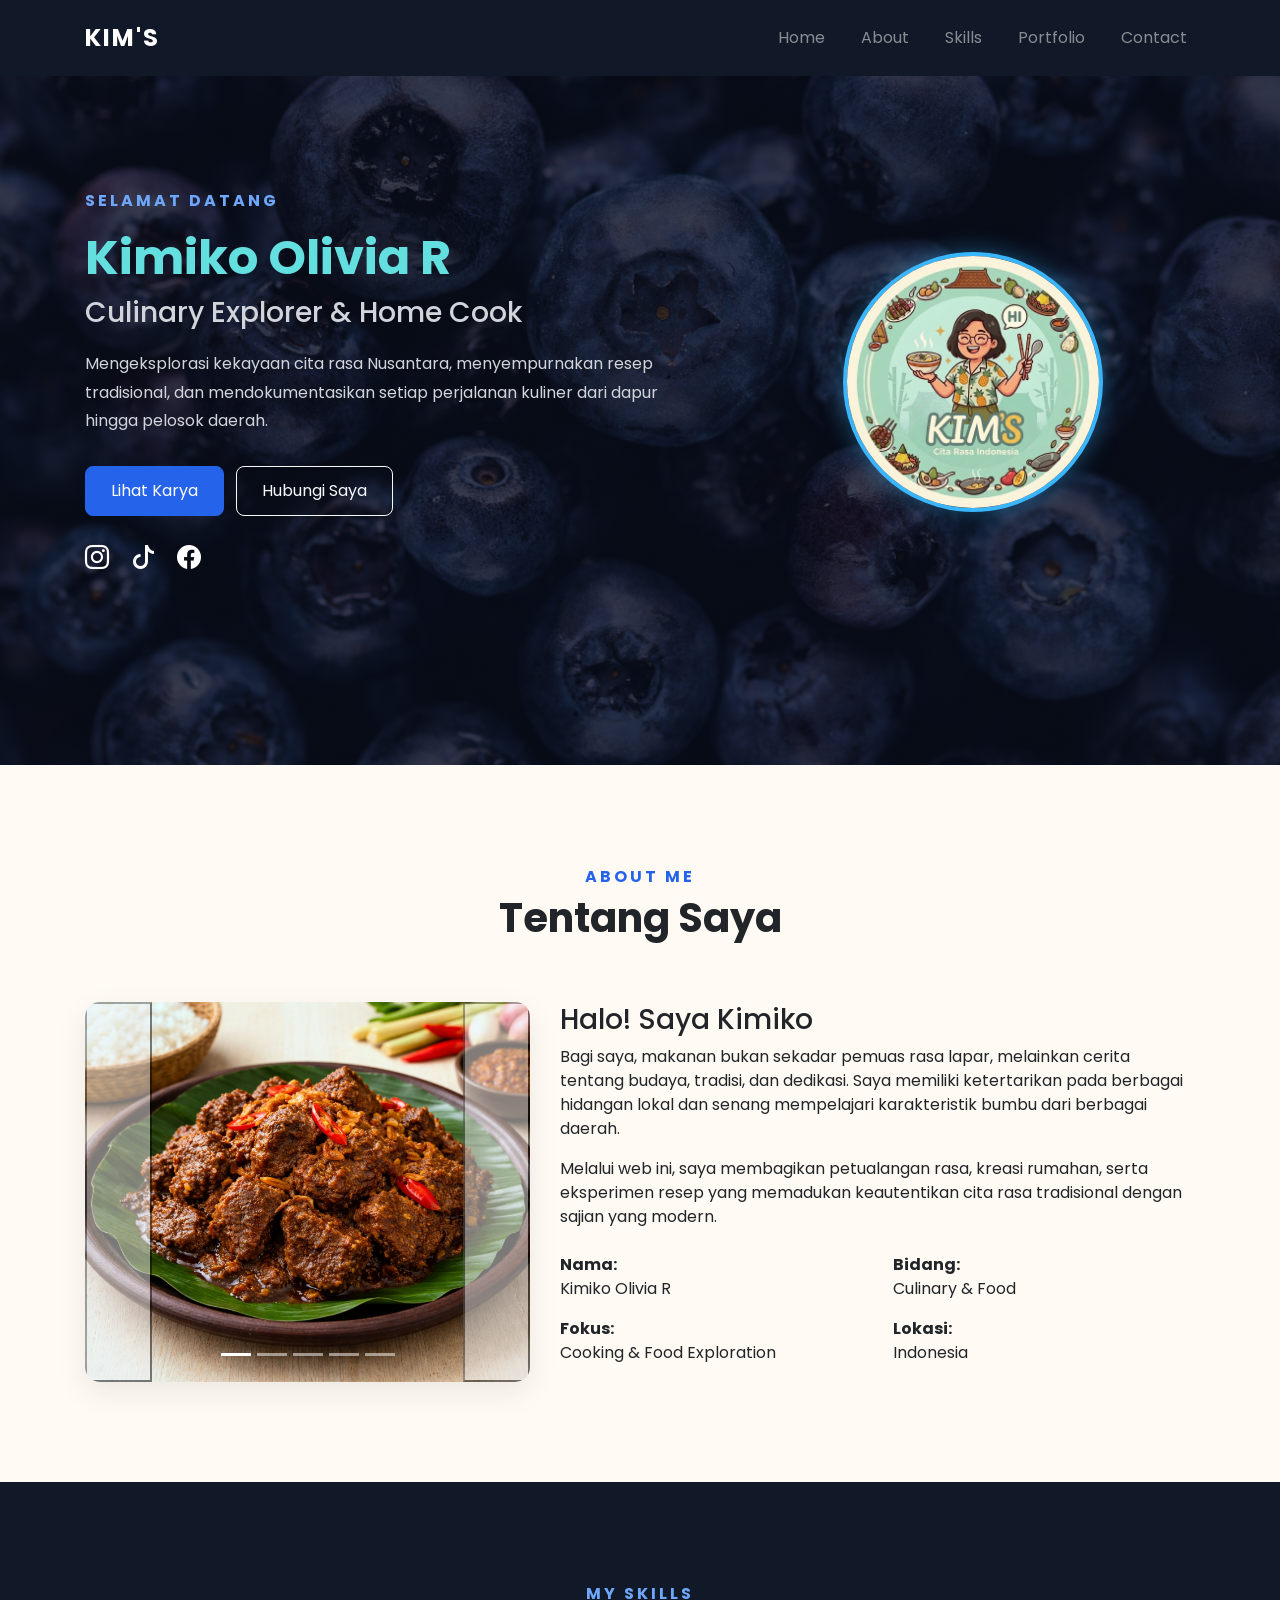
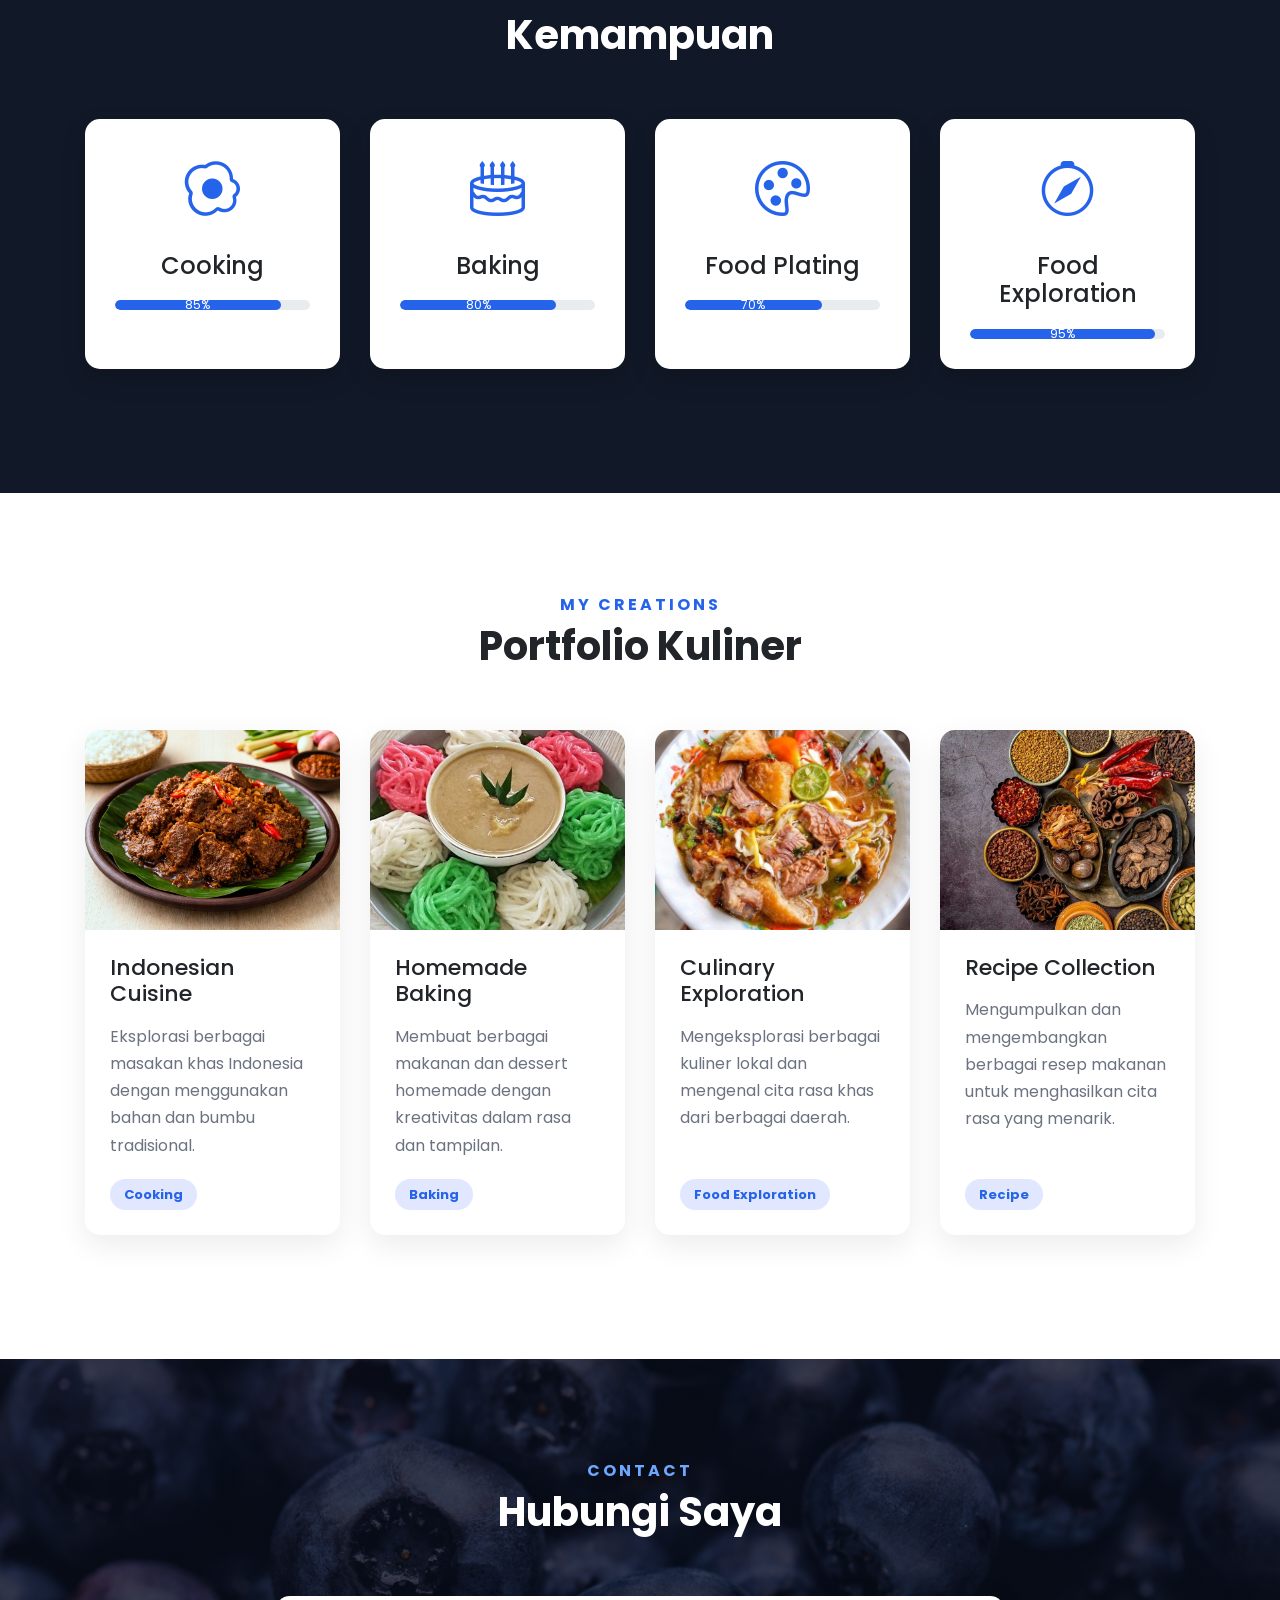
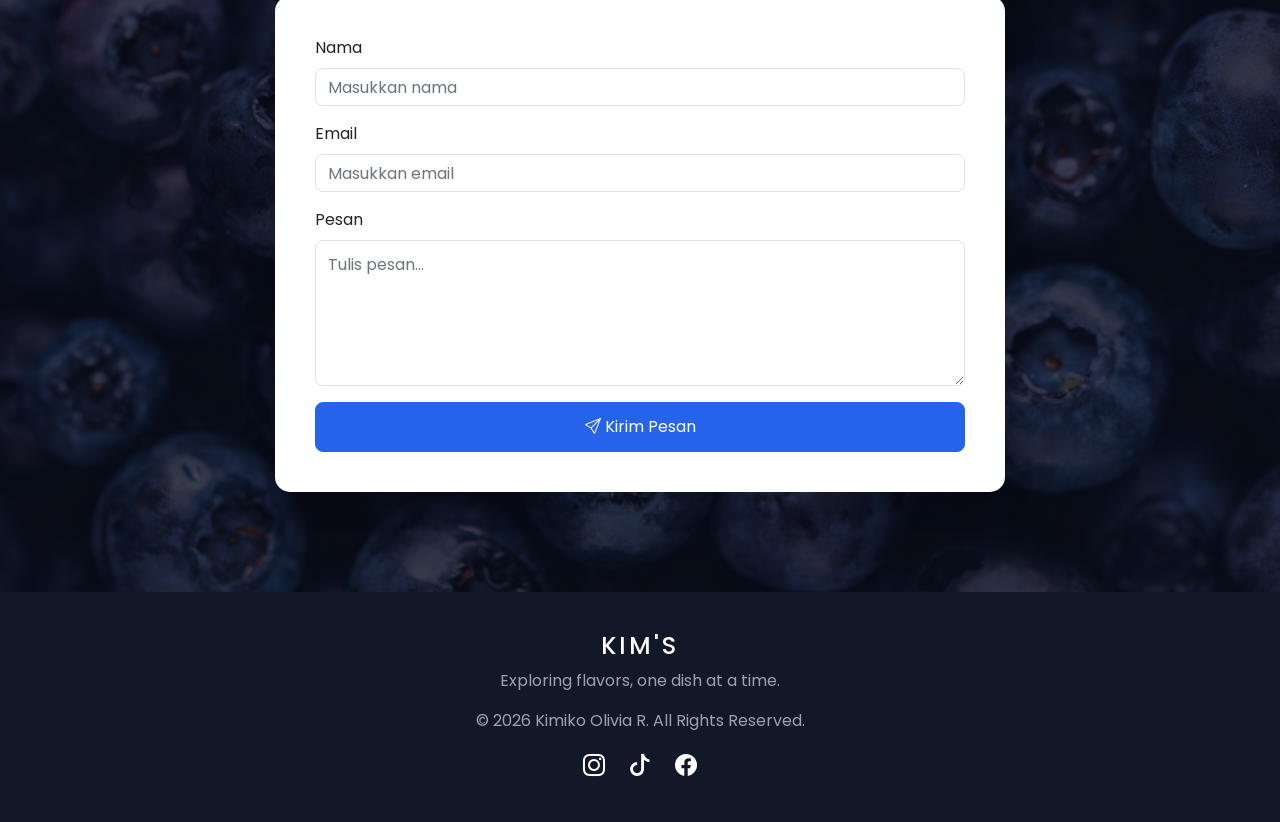
==== index.html @ b709c353 "Web-Bootstrap masuk" ====
<!DOCTYPE html>
<html lang="id">

<head>
    <meta charset="UTF-8">
    <meta name="viewport" content="width=device-width, initial-scale=1.0">
    <title>Portfolio | Kimiko</title>

    <!-- Bootstrap CSS v4.6.2 -->
    <link rel="stylesheet" href="https://cdn.jsdelivr.net/npm/bootstrap@4.6.2/dist/css/bootstrap.min.css">

    <!-- Bootstrap Icons -->
    <link rel="stylesheet" href="https://cdn.jsdelivr.net/npm/bootstrap-icons@1.11.3/font/bootstrap-icons.min.css">

    <link href="https://fonts.googleapis.com/css2?family=Poppins:wght@300;400;500;600;700&display=swap" rel="stylesheet">

    <!-- Custom CSS -->
    <link rel="stylesheet" href="style.css">
</head>

<body>

    <!-- ================= NAVBAR ================= --> 
    <nav class="navbar navbar-expand-lg navbar-dark fixed-top">
        <div class="container">
            <a class="navbar-brand font-weight-bold" href="#home">KIM'S</a>

            <button class="navbar-toggler" type="button" data-toggle="collapse" data-target="#navbarNav">
                <span class="navbar-toggler-icon"></span>
            </button>

            <div class="collapse navbar-collapse" id="navbarNav">
                <ul class="navbar-nav ml-auto">
                    <li class="nav-item">
                        <a class="nav-link" href="#home">Home</a>
                    </li>
                    <li class="nav-item">
                        <a class="nav-link" href="#about">About</a>
                    </li>
                    <li class="nav-item">
                        <a class="nav-link" href="#skills">Skills</a>
                    </li>
                    <li class="nav-item">
                        <a class="nav-link" href="#portfolio">Portfolio</a>
                    </li>
                    <li class="nav-item">
                        <a class="nav-link" href="#contact">Contact</a>
                    </li>
                </ul>
            </div>
        </div>
    </nav>

    <!-- ================= HERO ================= -->
    <section id="home" class="hero">
        <div class="container">
            <div class="row align-items-center">
                <div class="col-lg-7">
                    <p class="hero-subtitle">SELAMAT DATANG</p>
                    <h1>Kimiko Olivia R</h1>
                    <h2>Culinary Explorer & Home Cook</h2>
                    <p class="hero-description">
                    Mengeksplorasi kekayaan cita rasa Nusantara, menyempurnakan resep tradisional, 
                    dan mendokumentasikan setiap perjalanan kuliner dari dapur hingga pelosok daerah.
                    </p>
                    <div class="hero-button">
                        <a href="#portfolio" class="btn btn-primary mr-2">Lihat Karya</a>
                        <a href="#contact" class="btn btn-outline-light">Hubungi Saya</a>
                    </div>
                    <div class="social-icons mt-4">
                    <a href="#" aria-label="Instagram"><i class="bi bi-instagram"></i></a>
                    <a href="#" aria-label="TikTok"><i class="bi bi-tiktok"></i></a>
                    <a href="#" aria-label="Facebook"><i class="bi bi-facebook"></i></a>
                </div>
            </div>

            <div class="col-lg-5 text-center mt-4 mt-lg-0">
                <div class="profile-container">
                    <img src="kims profil.png" alt="Kimiko Olivia R" class="profile-img">
                </div>
            </div>
        </div>
    </div>
</section>

    <!-- ================= ABOUT ================= -->
    <section id="about" class="section">
        <div class="container">
            <div class="section-title">
                <p>ABOUT ME</p>
                <h2>Tentang Saya</h2>
            </div>

            <!-- Pembungkus Row yang Mengatur Tata Letak Berdampingan -->
            <div class="row align-items-center">

                <!-- Kiri: Carousel Gambar -->
                <div class="col-lg-5 mb-4 mb-lg-0">
                    <div id="aboutCarousel" class="carousel slide about-carousel-card" data-ride="carousel">
                        <!-- Indikator Slide -->
                        <ol class="carousel-indicators">
                            <li data-target="#aboutCarousel" data-slide-to="0" class="active"></li>
                            <li data-target="#aboutCarousel" data-slide-to="1"></li>
                            <li data-target="#aboutCarousel" data-slide-to="2"></li>
                            <li data-target="#aboutCarousel" data-slide-to="3"></li>
                            <li data-target="#aboutCarousel" data-slide-to="4"></li>
                        </ol>

                        <!-- Container Gambar Carousel -->
                        <div class="carousel-inner">
                            <div class="carousel-item active">
                                <img src="rendang.jpg" class="d-block w-100" alt="Rendang">
                            </div>
                            <div class="carousel-item">
                                <img src="indonesian food.jpg" class="d-block w-100" alt="Indonesian Food">
                            </div>
                            <div class="carousel-item">
                                <img src="toast.jpg" class="d-block w-100" alt="Toast">
                            </div>
                            <div class="carousel-item">
                                <img src="pizza.jpg" class="d-block w-100" alt="Pizza">
                            </div>
                            <div class="carousel-item">
                                <img src="sate.jpg" class="d-block w-100" alt="Sate">
                            </div>
                        </div>

                        <!-- Tombol Navigasi -->
                        <button class="carousel-control-prev" type="button" data-target="#aboutCarousel"
                            data-slide="prev">
                            <span class="carousel-control-prev-icon" aria-hidden="true"></span>
                            <span class="sr-only">Previous</span>
                        </button>
                        <button class="carousel-control-next" type="button" data-target="#aboutCarousel"
                            data-slide="next">
                            <span class="carousel-control-next-icon" aria-hidden="true"></span>
                            <span class="sr-only">Next</span>
                        </button>
                    </div>
                </div>

                <!-- Kanan: Teks Tulisannya -->
                <div class="col-lg-7">
                    <h3>Halo! Saya Kimiko</h3>
                    <p>
                       Bagi saya, makanan bukan sekadar pemuas rasa lapar, melainkan cerita tentang budaya, tradisi, dan dedikasi. 
                       Saya memiliki ketertarikan pada berbagai hidangan lokal dan senang mempelajari karakteristik bumbu dari berbagai daerah.
                    </p>
                    <p>
                        Melalui web ini, saya membagikan petualangan rasa, kreasi rumahan, serta eksperimen resep 
                        yang memadukan keautentikan cita rasa tradisional dengan sajian yang modern.
                    </p>

                    <div class="row mt-4">
                        <div class="col-md-6">
                            <p><strong>Nama:</strong><br>Kimiko Olivia R</p>
                        </div>
                        <div class="col-md-6">
                            <p><strong>Bidang:</strong><br>Culinary & Food</p>
                        </div>
                        <div class="col-md-6">
                            <p><strong>Fokus:</strong><br>Cooking & Food Exploration</p>
                        </div>
                        <div class="col-md-6">
                            <p><strong>Lokasi:</strong><br>Indonesia</p>
                        </div>
                    </div>
                </div>

            </div> <!-- Akhir dari pembungkus Row -->
        </div>
    </section>

    <!-- ================= SKILLS ================= -->
    <section id="skills" class="section skills-section">
        <div class="container">
            <div class="section-title">
                <p>MY SKILLS</p>
                <h2>Kemampuan</h2>
            </div>

            <div class="row">
                <div class="col-md-6 col-lg-3 mb-4">
                    <div class="skill-card">
                        <i class="bi bi-egg-fried"></i>
                        <h4>Cooking</h4>
                        <div class="progress">
                            <div class="progress-bar" role="progressbar" style="width: 85%;">85%</div>
                        </div>
                    </div>
                </div>

                <div class="col-md-6 col-lg-3 mb-4">
                    <div class="skill-card">
                        <i class="bi bi-cake2"></i>
                        <h4>Baking</h4>
                        <div class="progress">
                            <div class="progress-bar" role="progressbar" style="width: 80%;">80%</div>
                        </div>
                    </div>
                </div>

                <div class="col-md-6 col-lg-3 mb-4">
                    <div class="skill-card">
                        <i class="bi bi-palette"></i>
                        <h4>Food Plating</h4>
                        <div class="progress">
                            <div class="progress-bar" role="progressbar" style="width: 70%;">70%</div>
                        </div>
                    </div>
                </div>

                <div class="col-md-6 col-lg-3 mb-4">
                    <div class="skill-card">
                        <i class="bi bi-compass"></i>
                        <h4>Food Exploration</h4>
                        <div class="progress">
                            <div class="progress-bar" role="progressbar" style="width: 95%;">95%</div>
                        </div>
                    </div>
                </div>
            </div>
        </div>
    </section>

    <!-- ================= PORTFOLIO ================= -->
    <section id="portfolio" class="section">
        <div class="container">
            <div class="section-title">
                <p>MY CREATIONS</p>
                <h2>Portfolio Kuliner</h2>
            </div>

            <div class="row">
                <div class="col-sm-6 col-lg-3 mb-4">
                    <div class="portfolio-card">
                        <div class="portfolio-img-wrapper">
                            <img src="rendang.jpg" alt="Indonesian Cuisine" class="portfolio-img">
                        </div>
                        <div class="portfolio-content">
                            <h3>Indonesian Cuisine</h3>
                            <p>Eksplorasi berbagai masakan khas Indonesia dengan menggunakan bahan dan bumbu tradisional.</p>
                            <span class="portfolio-category">Cooking</span>
                        </div>
                    </div>
                </div>

                <div class="col-sm-6 col-lg-3 mb-4">
                    <div class="portfolio-card">
                        <div class="portfolio-img-wrapper">
                            <img src="putu mayang.jpg" alt="Homemade Baking" class="portfolio-img">
                        </div>
                        <div class="portfolio-content">
                            <h3>Homemade Baking</h3>
                            <p>Membuat berbagai makanan dan dessert homemade dengan kreativitas dalam rasa dan tampilan.</p>
                            <span class="portfolio-category">Baking</span>
                        </div>
                    </div>
                </div>

                <div class="col-sm-6 col-lg-3 mb-4">
                    <div class="portfolio-card">
                        <div class="portfolio-img-wrapper">
                            <img src="soto mie.jpg" alt="Culinary Exploration" class="portfolio-img">
                        </div>
                        <div class="portfolio-content">
                            <h3>Culinary Exploration</h3>
                            <p>Mengeksplorasi berbagai kuliner lokal dan mengenal cita rasa khas dari berbagai daerah.</p>
                            <span class="portfolio-category">Food Exploration</span>
                        </div>
                    </div>
                </div>

                <div class="col-sm-6 col-lg-3 mb-4">
                    <div class="portfolio-card">
                        <div class="portfolio-img-wrapper">
                            <img src="spices.jpg" alt="Recipe Collection" class="portfolio-img">
                        </div>
                        <div class="portfolio-content">
                            <h3>Recipe Collection</h3>
                            <p>Mengumpulkan dan mengembangkan berbagai resep makanan untuk menghasilkan cita rasa yang menarik.</p>
                            <span class="portfolio-category">Recipe</span>
                        </div>
                    </div>
                </div>
            </div>
        </div>
    </section>

    <!-- ================= CONTACT ================= -->
    <section id="contact" class="section contact-section">
        <div class="container">
            <div class="section-title">
                <p>CONTACT</p>
                <h2>Hubungi Saya</h2>
            </div>

            <div class="row justify-content-center">
                <div class="col-lg-8">
                    <div class="contact-card">
                        <form>
                            <div class="form-group mb-3">
                                <label for="nama">Nama</label>
                                <input type="text" class="form-control" id="nama" placeholder="Masukkan nama">
                            </div>

                            <div class="form-group mb-3">
                                <label for="email">Email</label>
                                <input type="email" class="form-control" id="email" placeholder="Masukkan email">
                            </div>

                            <div class="form-group mb-3">
                                <label for="pesan">Pesan</label>
                                <textarea class="form-control" id="pesan" rows="5"
                                    placeholder="Tulis pesan..."></textarea>
                            </div>

                            <button type="button" class="btn btn-primary w-100">
                                <i class="bi bi-send"></i> Kirim Pesan
                            </button>
                        </form>
                    </div>
                </div>
            </div>
        </div>
    </section>

    <!-- ================= FOOTER ================= -->
    <footer>
        <div class="container text-center">
            <h4>KIM'S</h4>
            <p>Exploring flavors, one dish at a time.</p>
            <p>© 2026 Kimiko Olivia R. All Rights Reserved.</p>
            <div class="footer-social">
                <a href="#" aria-label="Instagram"><i class="bi bi-instagram"></i></a>
                <a href="#" aria-label="TikTok"><i class="bi bi-tiktok"></i></a>
                <a href="#" aria-label="Facebook"><i class="bi bi-facebook"></i></a>
            </div>
        </div>
    </footer>

    <!-- Bootstrap & Dependency Scripts -->
    <script src="https://code.jquery.com/jquery-3.5.1.slim.min.js"></script>
    <script src="https://cdn.jsdelivr.net/npm/popper.js@1.16.1/dist/umd/popper.min.js"></script>
    <script src="https://cdn.jsdelivr.net/npm/bootstrap@4.6.2/dist/js/bootstrap.min.js"></script>

    <!-- Interactive Form Script -->
    <script>
        document.addEventListener('DOMContentLoaded', function () {
            const contactForm = document.querySelector('.contact-card form');
            const submitBtn = contactForm.querySelector('button');
            const inputNama = document.getElementById('nama');
            const inputEmail = document.getElementById('email');
            const inputPesan = document.getElementById('pesan');

            const alertBox = document.createElement('div');
            alertBox.className = 'alert mt-3 d-none';
            contactForm.appendChild(alertBox);

            submitBtn.addEventListener('click', function (e) {
                e.preventDefault();

                const nama = inputNama.value.trim();
                const email = inputEmail.value.trim();
                const pesan = inputPesan.value.trim();

                if (!nama || !email || !pesan) {
                    alertBox.className = 'alert alert-warning mt-3';
                    alertBox.textContent = 'Harap isi semua kolom terlebih dahulu.';
                    return;
                }

                const originalContent = submitBtn.innerHTML;
                submitBtn.disabled = true;
                submitBtn.innerHTML = '<span class="spinner-border spinner-border-sm mr-2" role="status"></span> Mengirim...';

                setTimeout(function () {
                    submitBtn.disabled = false;
                    submitBtn.innerHTML = originalContent;

                    alertBox.className = 'alert alert-success mt-3';
                    alertBox.textContent = `Terima kasih ${nama}, pesan kamu berhasil terkirim!`;

                    contactForm.reset();

                    setTimeout(() => {
                        alertBox.classList.add('d-none');
                    }, 4000);

                }, 1500);
            });
        });
    </script>
</body>

</html>
---- style.css ----
/* =====================================
GENERAL
===================================== */

html {
    scroll-behavior: smooth;
}

body {
    margin: 0;
    font-family: 'Poppins', sans-serif;
    background-color: #f8f9fa;
    color: #212529;
}

section {
    scroll-margin-top: 75px;
}

/* =====================================
NAVBAR
===================================== */

.navbar {
    background-color: #111827;
    padding: 15px 0;
}

.navbar-brand {
    font-size: 24px;
    letter-spacing: 2px;
}

.navbar-nav .nav-link {
    color: white;
    margin-left: 20px;
    transition: 0.3s;
}

.navbar-nav .nav-link:hover {
    color: #6ea8fe;
}

/* =====================================
HERO
===================================== */

.hero {
    min-height: 85vh;
    display: flex;
    align-items: center;
    padding: 60px 0;
    background: linear-gradient(rgba(10, 15, 30, 0.75), rgba(10, 15, 30, 0.75)), 
                url('blueberry.jpg') no-repeat center center/cover;
}

.hero-subtitle {
    color: #6ea8fe;
    font-weight: bold;
    letter-spacing: 3px;
}

.hero h1 {
    font-size: 3rem;
    font-weight: 700;
    margin-bottom: 10px;
    color: #64dfdf;
}

.hero h2 {
    font-size: 28px;
    color: #d1d5db;
    margin-bottom: 20px;
}

.hero-description {
    color: #d1d5db;
    max-width: 600px;
    line-height: 1.8;
}

.hero-button {
    margin-top: 30px;
}

.btn {
    padding: 12px 25px;
    border-radius: 8px;
}

.btn-primary {
    background-color: #2563eb;
    border-color: #2563eb;
}

.btn-primary:hover {
    background-color: #1d4ed8;
    border-color: #1d4ed8;
}

/* =====================================
SOCIAL ICON
===================================== */

.social-icons a {
    color: white;
    font-size: 24px;
    margin-right: 18px;
    transition: 0.3s;
}

.social-icons a:hover {
    color: #6ea8fe;
}

/* =====================================
PROFILE
===================================== */

.profile-container {
    display: flex;
    justify-content: center;
    align-items: center;
}

.profile-img {
    width: 260px;
    height: 260px;
    object-fit: cover;
    border-radius: 50%;
    border: 4px solid #38b6ff;
    box-shadow: 0 0 25px rgba(56, 182, 255, 0.4);
    transition: transform 0.3s ease;
}

.profile-img:hover {
    transform: scale(1.05);
}

/* =====================================
SECTION
===================================== */

.section {
    padding: 100px 0;
}

.section-title {
    text-align: center;
    margin-bottom: 60px;
}

.section-title p {
    color: #2563eb;
    font-weight: bold;
    letter-spacing: 3px;
    margin-bottom: 5px;
}

.section-title h2 {
    font-size: 40px;
    font-weight: bold;
}

/* =====================================
ABOUT
===================================== */

#about {
    background-color: #fffaf3;
}

/* ================= ABOUT CAROUSEL ================= */

.about-carousel-card {
    border-radius: 15px;
    overflow: hidden;
    box-shadow: 0 10px 30px rgba(0, 0, 0, 0.08);
    transition: transform 0.3s ease;
}

.about-carousel-card:hover {
    transform: translateY(-5px);
}

.about-carousel-card .carousel-item img {
    height: 380px;
    object-fit: cover;
}

/* =====================================
SKILLS
===================================== */

.skills-section {
    background-color: #111827;
    padding: 100px 0;
}

/* Mengubah warna teks judul agar kontras dengan background baru */
.skills-section .section-title h2 {
    color: #ffffff;
}

.skills-section .section-title p {
    color: #6ea8fe;
}

.skill-card {
    background-color: white;
    padding: 30px;
    border-radius: 15px;
    text-align: center;
    height: 100%;
    box-shadow: 0 10px 25px rgba(0, 0, 0, 0.15);
    transition: 0.3s;
}

.skill-card:hover {
    transform: translateY(-8px);
}

.skill-card i {
    font-size: 55px;
    color: #2563eb;
}

.skill-card h4 {
    margin: 20px 0;
}

.progress {
    height: 10px;
    border-radius: 10px;
}

.progress-bar {
    background-color: #2563eb;
    border-radius: 10px;
}

/* =====================================
PORTFOLIO (SUDAH DIPERBAIKI)
===================================== */

#portfolio {
    background-color: #ffffff;
}

.portfolio-card {
    background-color: white;
    border-radius: 15px;
    overflow: hidden;
    height: 100%;
    box-shadow: 0 10px 30px rgba(0, 0, 0, 0.08);
    transition: 0.3s;
    display: flex;
    flex-direction: column; /* Menyusun elemen dari atas ke bawah */
}

.portfolio-card:hover {
    transform: translateY(-8px);
    box-shadow: 0 15px 35px rgba(0, 0, 0, 0.12);
}

.portfolio-img-wrapper {
    width: 100%;
    height: 200px;
    overflow: hidden;
}

.portfolio-img {
    width: 100%;
    height: 100%;
    object-fit: cover;
    display: block;
}

.portfolio-content {
    padding: 25px;
    display: flex;
    flex-direction: column;
    flex-grow: 1; /* Mengisi sisa ruang kosong dalam kartu */
}

.portfolio-content h3 {
    font-size: 22px;
    margin-bottom: 15px;
}

.portfolio-content p {
    color: #6b7280;
    line-height: 1.7;
    margin-bottom: 20px;
    flex-grow: 1; /* Mendorong badge di bawahnya agar selalu mentok ke bawah */
}

.portfolio-category {
    align-self: flex-start; /* Menjaga ukuran badge sesuai teksnya */
    background-color: #e0e7ff;
    color: #2563eb;
    padding: 6px 14px;
    border-radius: 20px;
    font-size: 13px;
    font-weight: bold;
}

/* =====================================
CONTACT
===================================== */

.contact-section {
    background: linear-gradient(rgba(10, 15, 30, 0.75), rgba(10, 15, 30, 0.75)), 
                url('blueberry.jpg') no-repeat center center/cover;
    padding: 100px 0;
}

.contact-section .section-title h2 {
    color: #ffffff;
}

.contact-section .section-title p {
    color: #6ea8fe;
}

.contact-card {
    background-color: #ffffff;
    padding: 40px;
    border-radius: 15px;
    box-shadow: 0 10px 30px rgba(0, 0, 0, 0.2);
}

.form-control {
    padding: 12px;
    border-radius: 8px;
    border: 1px solid #dee2e6;
}

.form-control:focus {
    border-color: #2563eb;
    box-shadow: 0 0 0 0.2rem rgba(37, 99, 235, 0.15);
}

/* =====================================
FOOTER
===================================== */

footer {
    background-color: #111827;
    color: white;
    padding: 40px 0;
}

footer h4 {
    letter-spacing: 3px;
}

footer p {
    color: #9ca3af;
}

.footer-social a {
    color: white;
    font-size: 22px;
    margin: 0 10px;
    transition: 0.3s;
}

.footer-social a:hover {
    color: #6ea8fe;
}

/* =====================================
RESPONSIVE
===================================== */

@media (max-width: 991px) {
    .hero {
        text-align: center;
    }

    .hero h1 {
        font-size: 45px;
    }

    .hero h2 {
        font-size: 23px;
    }

    .hero-description {
        margin: auto;
    }

    .profile-container {
        margin-top: 50px;
    }

    .navbar-nav .nav-link {
        margin-left: 0;
    }
}

@media (max-width: 576px) {
    .hero h1 {
        font-size: 38px;
    }

    .hero h2 {
        font-size: 20px;
    }

    .section {
        padding: 70px 20px;
    }

    .section-title h2 {
        font-size: 32px;
    }
}
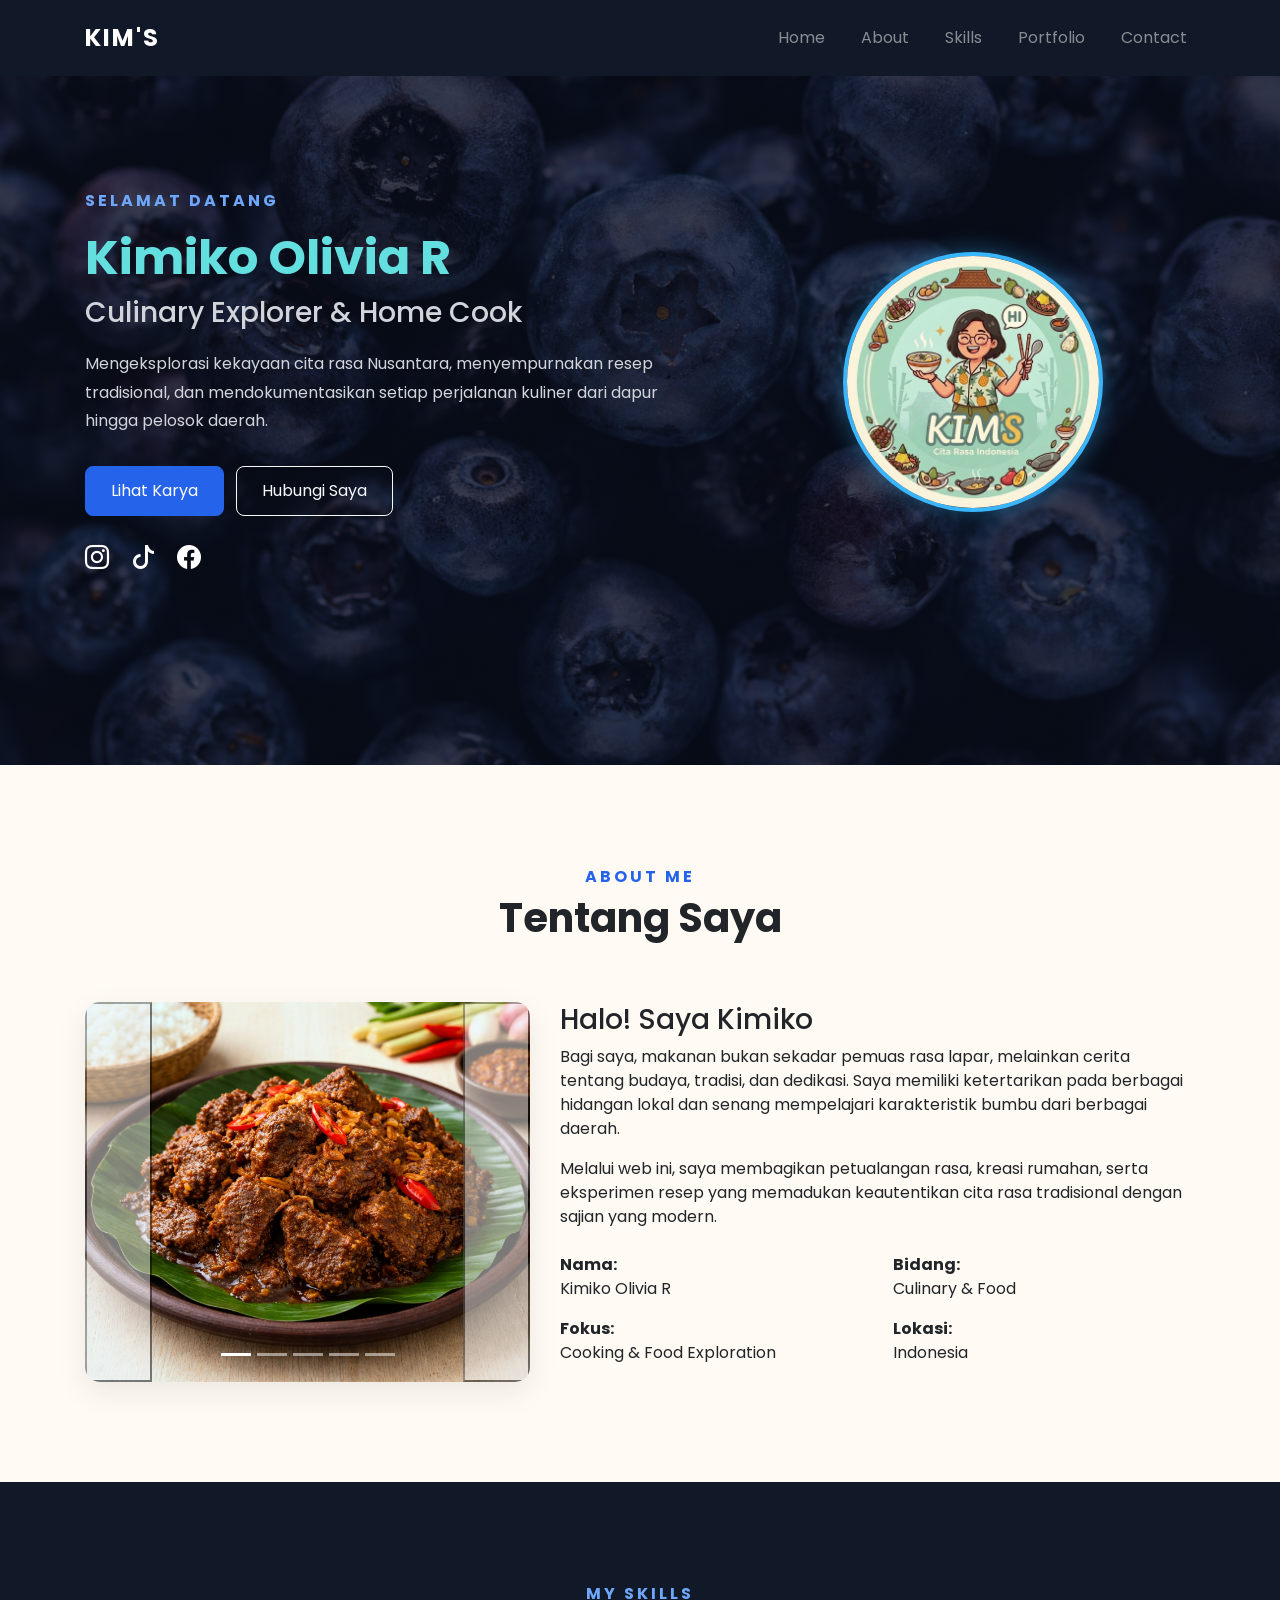
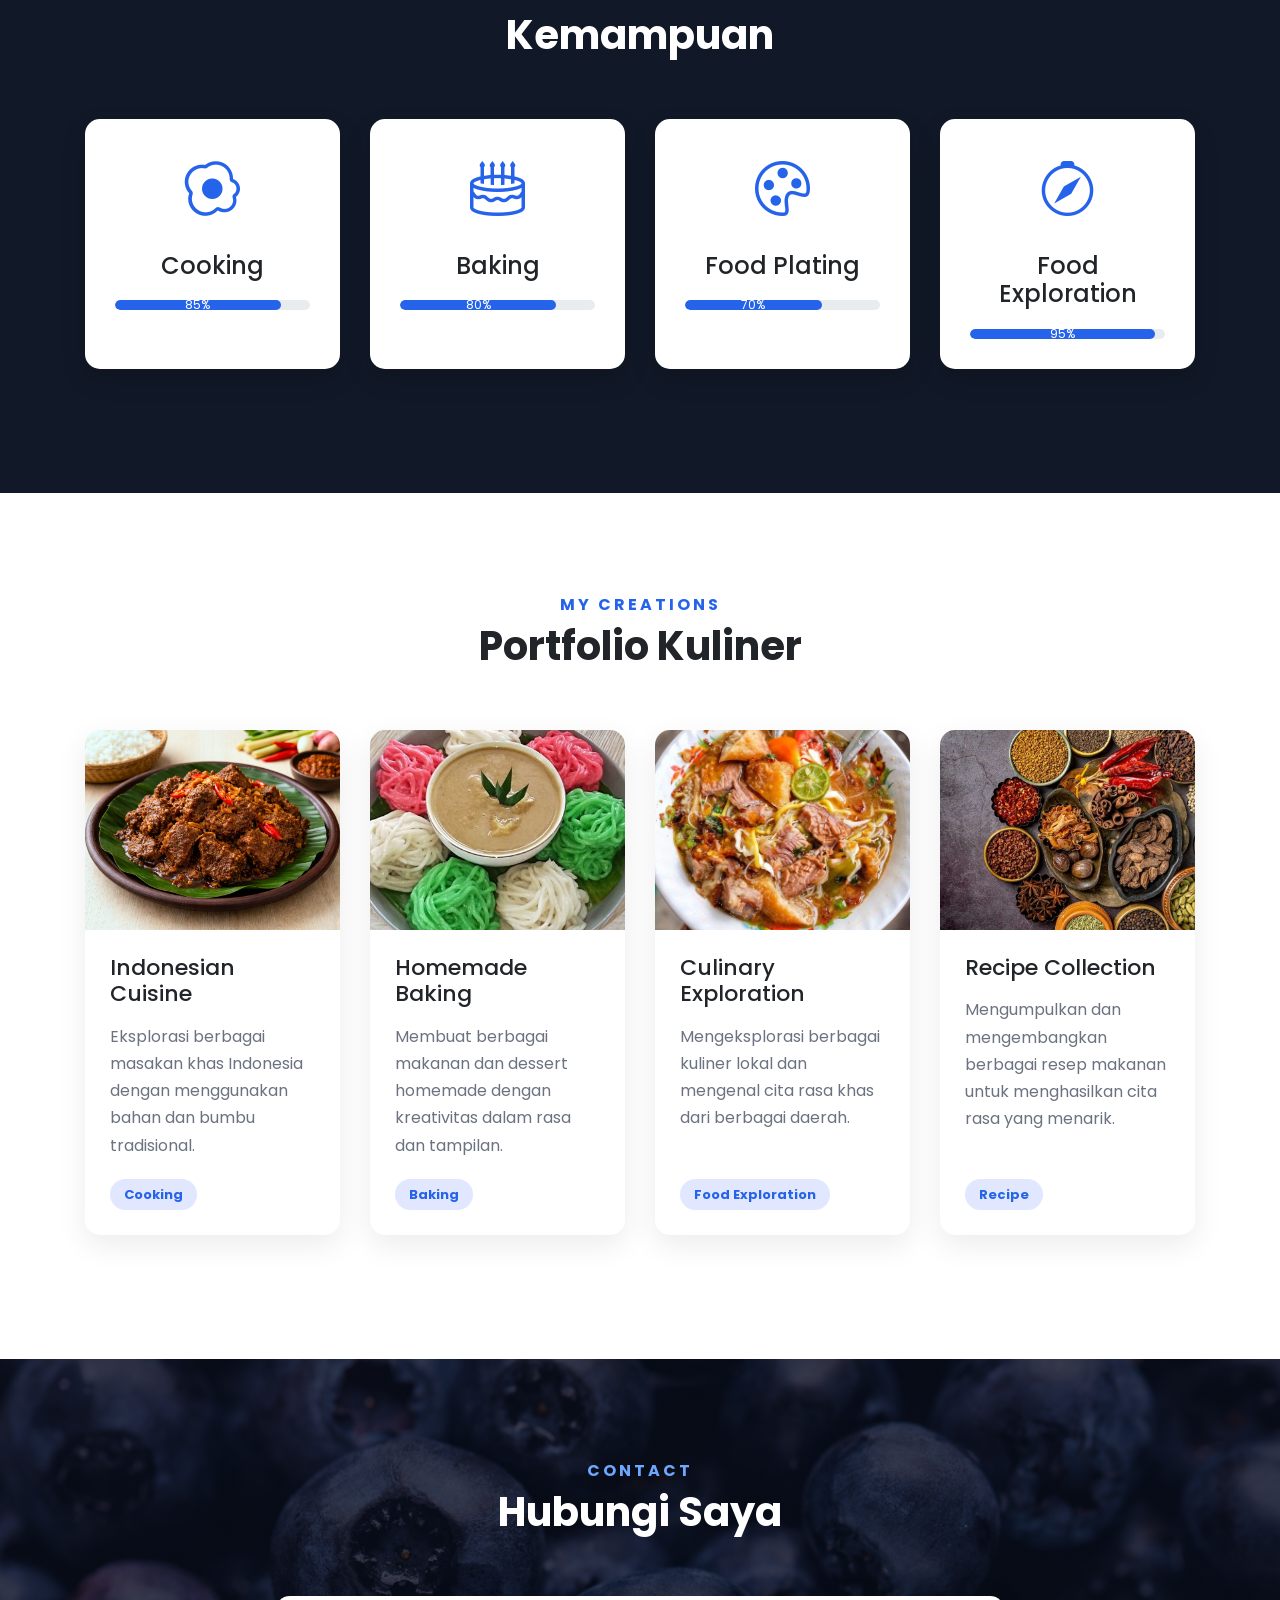
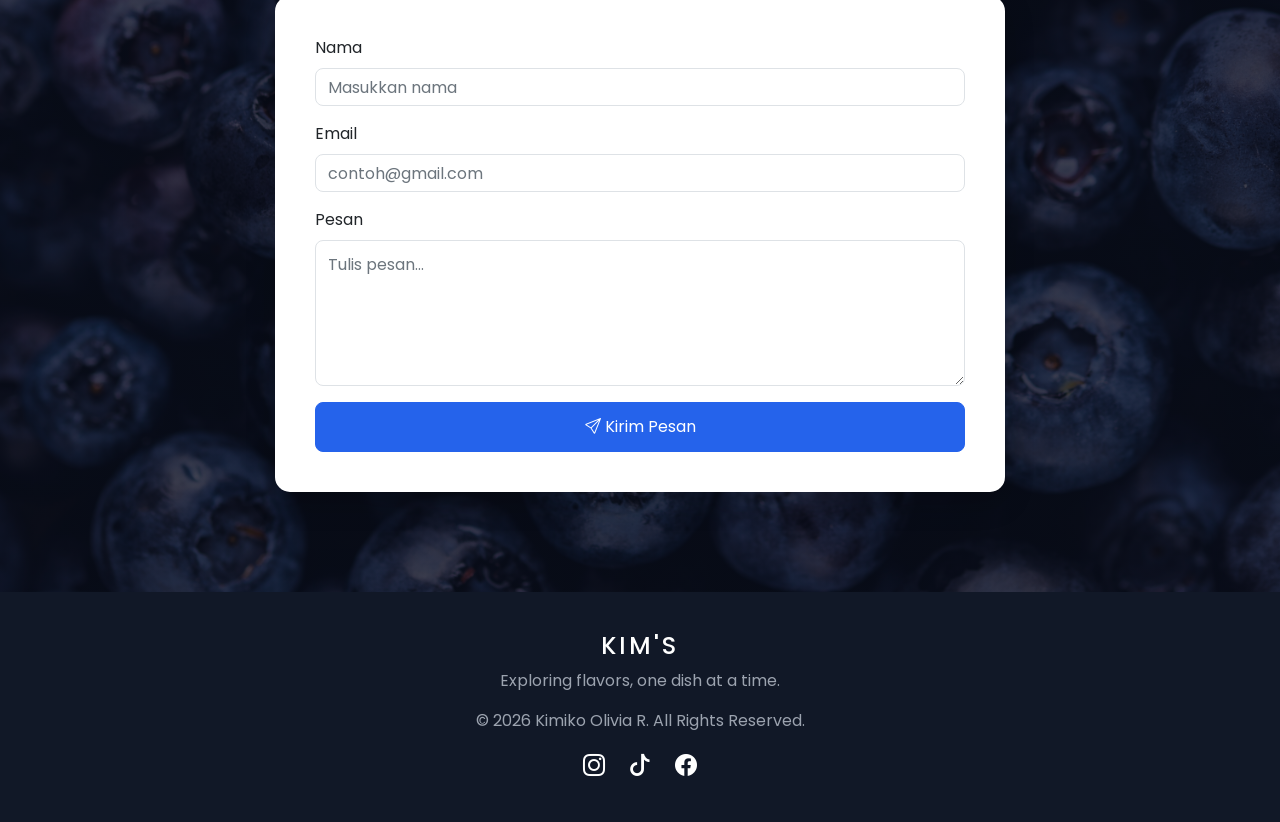
==== commit 28393601: "Program Web-Bootstrap baru" ====
--- a/index.html
+++ b/index.html
@@ -12,6 +12,7 @@
     <!-- Bootstrap Icons -->
     <link rel="stylesheet" href="https://cdn.jsdelivr.net/npm/bootstrap-icons@1.11.3/font/bootstrap-icons.min.css">
 
+    <!-- Google Font Poppins -->
     <link href="https://fonts.googleapis.com/css2?family=Poppins:wght@300;400;500;600;700&display=swap" rel="stylesheet">
 
     <!-- Custom CSS -->
@@ -20,7 +21,7 @@
 
 <body>
 
-    <!-- ================= NAVBAR ================= --> 
+    <!-- ================= NAVBAR ================= -->
     <nav class="navbar navbar-expand-lg navbar-dark fixed-top">
         <div class="container">
             <a class="navbar-brand font-weight-bold" href="#home">KIM'S</a>
@@ -31,21 +32,11 @@
 
             <div class="collapse navbar-collapse" id="navbarNav">
                 <ul class="navbar-nav ml-auto">
-                    <li class="nav-item">
-                        <a class="nav-link" href="#home">Home</a>
-                    </li>
-                    <li class="nav-item">
-                        <a class="nav-link" href="#about">About</a>
-                    </li>
-                    <li class="nav-item">
-                        <a class="nav-link" href="#skills">Skills</a>
-                    </li>
-                    <li class="nav-item">
-                        <a class="nav-link" href="#portfolio">Portfolio</a>
-                    </li>
-                    <li class="nav-item">
-                        <a class="nav-link" href="#contact">Contact</a>
-                    </li>
+                    <li class="nav-item"><a class="nav-link" href="#home">Home</a></li>
+                    <li class="nav-item"><a class="nav-link" href="#about">About</a></li>
+                    <li class="nav-item"><a class="nav-link" href="#skills">Skills</a></li>
+                    <li class="nav-item"><a class="nav-link" href="#portfolio">Portfolio</a></li>
+                    <li class="nav-item"><a class="nav-link" href="#contact">Contact</a></li>
                 </ul>
             </div>
         </div>
@@ -60,28 +51,28 @@
                     <h1>Kimiko Olivia R</h1>
                     <h2>Culinary Explorer & Home Cook</h2>
                     <p class="hero-description">
-                    Mengeksplorasi kekayaan cita rasa Nusantara, menyempurnakan resep tradisional, 
-                    dan mendokumentasikan setiap perjalanan kuliner dari dapur hingga pelosok daerah.
+                        Mengeksplorasi kekayaan cita rasa Nusantara, menyempurnakan resep tradisional,
+                        dan mendokumentasikan setiap perjalanan kuliner dari dapur hingga pelosok daerah.
                     </p>
                     <div class="hero-button">
                         <a href="#portfolio" class="btn btn-primary mr-2">Lihat Karya</a>
                         <a href="#contact" class="btn btn-outline-light">Hubungi Saya</a>
                     </div>
                     <div class="social-icons mt-4">
-                    <a href="#" aria-label="Instagram"><i class="bi bi-instagram"></i></a>
-                    <a href="#" aria-label="TikTok"><i class="bi bi-tiktok"></i></a>
-                    <a href="#" aria-label="Facebook"><i class="bi bi-facebook"></i></a>
-                </div>
-            </div>
-
-            <div class="col-lg-5 text-center mt-4 mt-lg-0">
-                <div class="profile-container">
-                    <img src="kims profil.png" alt="Kimiko Olivia R" class="profile-img">
-                </div>
-            </div>
-        </div>
-    </div>
-</section>
+                        <a href="#" aria-label="Instagram"><i class="bi bi-instagram"></i></a>
+                        <a href="#" aria-label="TikTok"><i class="bi bi-tiktok"></i></a>
+                        <a href="#" aria-label="Facebook"><i class="bi bi-facebook"></i></a>
+                    </div>
+                </div>
+
+                <div class="col-lg-5 text-center mt-4 mt-lg-0">
+                    <div class="profile-container">
+                        <img src="gambar/kims profil.png" alt="Kimiko Olivia R" class="profile-img">
+                    </div>
+                </div>
+            </div>
+        </div>
+    </section>
 
     <!-- ================= ABOUT ================= -->
     <section id="about" class="section">
@@ -91,12 +82,13 @@
                 <h2>Tentang Saya</h2>
             </div>
 
-            <!-- Pembungkus Row yang Mengatur Tata Letak Berdampingan -->
+            
             <div class="row align-items-center">
 
                 <!-- Kiri: Carousel Gambar -->
                 <div class="col-lg-5 mb-4 mb-lg-0">
                     <div id="aboutCarousel" class="carousel slide about-carousel-card" data-ride="carousel">
+
                         <!-- Indikator Slide -->
                         <ol class="carousel-indicators">
                             <li data-target="#aboutCarousel" data-slide-to="0" class="active"></li>
@@ -109,65 +101,56 @@
                         <!-- Container Gambar Carousel -->
                         <div class="carousel-inner">
                             <div class="carousel-item active">
-                                <img src="rendang.jpg" class="d-block w-100" alt="Rendang">
+                                <img src="gambar/rendang.jpg" class="d-block w-100" alt="Rendang">
                             </div>
                             <div class="carousel-item">
-                                <img src="indonesian food.jpg" class="d-block w-100" alt="Indonesian Food">
+                                <img src="gambar/indonesian food.jpg" class="d-block w-100" alt="Indonesian Food">
                             </div>
                             <div class="carousel-item">
-                                <img src="toast.jpg" class="d-block w-100" alt="Toast">
+                                <img src="gambar/toast.jpg" class="d-block w-100" alt="Toast">
                             </div>
                             <div class="carousel-item">
-                                <img src="pizza.jpg" class="d-block w-100" alt="Pizza">
+                                <img src="gambar/pizza.jpg" class="d-block w-100" alt="Pizza">
                             </div>
                             <div class="carousel-item">
-                                <img src="sate.jpg" class="d-block w-100" alt="Sate">
+                                <img src="gambar/sate.jpg" class="d-block w-100" alt="Sate">
                             </div>
                         </div>
 
                         <!-- Tombol Navigasi -->
-                        <button class="carousel-control-prev" type="button" data-target="#aboutCarousel"
-                            data-slide="prev">
+                        <button class="carousel-control-prev" type="button" data-target="#aboutCarousel" data-slide="prev">
                             <span class="carousel-control-prev-icon" aria-hidden="true"></span>
                             <span class="sr-only">Previous</span>
                         </button>
-                        <button class="carousel-control-next" type="button" data-target="#aboutCarousel"
-                            data-slide="next">
+                        <button class="carousel-control-next" type="button" data-target="#aboutCarousel" data-slide="next">
                             <span class="carousel-control-next-icon" aria-hidden="true"></span>
                             <span class="sr-only">Next</span>
                         </button>
                     </div>
                 </div>
 
-                <!-- Kanan: Teks Tulisannya -->
+                <!-- Kanan: Teks -->
                 <div class="col-lg-7">
                     <h3>Halo! Saya Kimiko</h3>
                     <p>
-                       Bagi saya, makanan bukan sekadar pemuas rasa lapar, melainkan cerita tentang budaya, tradisi, dan dedikasi. 
-                       Saya memiliki ketertarikan pada berbagai hidangan lokal dan senang mempelajari karakteristik bumbu dari berbagai daerah.
+                        Bagi saya, makanan bukan sekadar pemuas rasa lapar, melainkan cerita tentang budaya,
+                        tradisi, dan dedikasi. Saya memiliki ketertarikan pada berbagai hidangan lokal dan
+                        senang mempelajari karakteristik bumbu dari berbagai daerah.
                     </p>
                     <p>
-                        Melalui web ini, saya membagikan petualangan rasa, kreasi rumahan, serta eksperimen resep 
+                        Melalui web ini, saya membagikan petualangan rasa, kreasi rumahan, serta eksperimen resep
                         yang memadukan keautentikan cita rasa tradisional dengan sajian yang modern.
                     </p>
 
                     <div class="row mt-4">
-                        <div class="col-md-6">
-                            <p><strong>Nama:</strong><br>Kimiko Olivia R</p>
-                        </div>
-                        <div class="col-md-6">
-                            <p><strong>Bidang:</strong><br>Culinary & Food</p>
-                        </div>
-                        <div class="col-md-6">
-                            <p><strong>Fokus:</strong><br>Cooking & Food Exploration</p>
-                        </div>
-                        <div class="col-md-6">
-                            <p><strong>Lokasi:</strong><br>Indonesia</p>
-                        </div>
-                    </div>
-                </div>
-
-            </div> <!-- Akhir dari pembungkus Row -->
+                        <div class="col-md-6"><p><strong>Nama:</strong><br>Kimiko Olivia R</p></div>
+                        <div class="col-md-6"><p><strong>Bidang:</strong><br>Culinary & Food</p></div>
+                        <div class="col-md-6"><p><strong>Fokus:</strong><br>Cooking & Food Exploration</p></div>
+                        <div class="col-md-6"><p><strong>Lokasi:</strong><br>Indonesia</p></div>
+                    </div>
+                </div>
+
+            </div>
         </div>
     </section>
 
@@ -180,6 +163,8 @@
             </div>
 
             <div class="row">
+
+                <!-- Cooking -->
                 <div class="col-md-6 col-lg-3 mb-4">
                     <div class="skill-card">
                         <i class="bi bi-egg-fried"></i>
@@ -190,6 +175,7 @@
                     </div>
                 </div>
 
+                <!-- Baking -->
                 <div class="col-md-6 col-lg-3 mb-4">
                     <div class="skill-card">
                         <i class="bi bi-cake2"></i>
@@ -200,6 +186,7 @@
                     </div>
                 </div>
 
+                <!-- Food Plating -->
                 <div class="col-md-6 col-lg-3 mb-4">
                     <div class="skill-card">
                         <i class="bi bi-palette"></i>
@@ -210,6 +197,7 @@
                     </div>
                 </div>
 
+                <!-- Food Exploration -->
                 <div class="col-md-6 col-lg-3 mb-4">
                     <div class="skill-card">
                         <i class="bi bi-compass"></i>
@@ -219,6 +207,7 @@
                         </div>
                     </div>
                 </div>
+
             </div>
         </div>
     </section>
@@ -232,10 +221,12 @@
             </div>
 
             <div class="row">
+
+                <!-- Indonesian Cuisine -->
                 <div class="col-sm-6 col-lg-3 mb-4">
                     <div class="portfolio-card">
                         <div class="portfolio-img-wrapper">
-                            <img src="rendang.jpg" alt="Indonesian Cuisine" class="portfolio-img">
+                            <img src="gambar/rendang.jpg" alt="Indonesian Cuisine" class="portfolio-img">
                         </div>
                         <div class="portfolio-content">
                             <h3>Indonesian Cuisine</h3>
@@ -245,10 +236,11 @@
                     </div>
                 </div>
 
+                <!-- Homemade Baking -->
                 <div class="col-sm-6 col-lg-3 mb-4">
                     <div class="portfolio-card">
                         <div class="portfolio-img-wrapper">
-                            <img src="putu mayang.jpg" alt="Homemade Baking" class="portfolio-img">
+                            <img src="gambar/putu mayang.jpg" alt="Homemade Baking" class="portfolio-img">
                         </div>
                         <div class="portfolio-content">
                             <h3>Homemade Baking</h3>
@@ -258,10 +250,11 @@
                     </div>
                 </div>
 
+                <!-- Culinary Exploration -->
                 <div class="col-sm-6 col-lg-3 mb-4">
                     <div class="portfolio-card">
                         <div class="portfolio-img-wrapper">
-                            <img src="soto mie.jpg" alt="Culinary Exploration" class="portfolio-img">
+                            <img src="gambar/soto mie.jpg" alt="Culinary Exploration" class="portfolio-img">
                         </div>
                         <div class="portfolio-content">
                             <h3>Culinary Exploration</h3>
@@ -271,10 +264,11 @@
                     </div>
                 </div>
 
+                <!-- Recipe Collection -->
                 <div class="col-sm-6 col-lg-3 mb-4">
                     <div class="portfolio-card">
                         <div class="portfolio-img-wrapper">
-                            <img src="spices.jpg" alt="Recipe Collection" class="portfolio-img">
+                            <img src="gambar/spices.jpg" alt="Recipe Collection" class="portfolio-img">
                         </div>
                         <div class="portfolio-content">
                             <h3>Recipe Collection</h3>
@@ -283,6 +277,7 @@
                         </div>
                     </div>
                 </div>
+
             </div>
         </div>
     </section>
@@ -298,26 +293,34 @@
             <div class="row justify-content-center">
                 <div class="col-lg-8">
                     <div class="contact-card">
-                        <form>
+                        <form id="contactForm">
+
+                            <!-- Nama -->
                             <div class="form-group mb-3">
                                 <label for="nama">Nama</label>
-                                <input type="text" class="form-control" id="nama" placeholder="Masukkan nama">
-                            </div>
-
+                                <input type="text" class="form-control" id="nama" placeholder="Masukkan nama"
+                                    minlength="3" maxlength="50" required>
+                            </div>
+
+                            <!-- Email -->
                             <div class="form-group mb-3">
                                 <label for="email">Email</label>
-                                <input type="email" class="form-control" id="email" placeholder="Masukkan email">
-                            </div>
-
+                                <input type="email" class="form-control" id="email" placeholder="contoh@gmail.com"
+                                    maxlength="100" required>
+                            </div>
+
+                            <!-- Pesan -->
                             <div class="form-group mb-3">
                                 <label for="pesan">Pesan</label>
-                                <textarea class="form-control" id="pesan" rows="5"
-                                    placeholder="Tulis pesan..."></textarea>
-                            </div>
-
-                            <button type="button" class="btn btn-primary w-100">
+                                <textarea class="form-control" id="pesan" rows="5" placeholder="Tulis pesan..."
+                                    maxlength="500" required></textarea>
+                            </div>
+
+                            <!-- Tombol -->
+                            <button type="submit" class="btn btn-primary w-100">
                                 <i class="bi bi-send"></i> Kirim Pesan
                             </button>
+
                         </form>
                     </div>
                 </div>
@@ -331,6 +334,7 @@
             <h4>KIM'S</h4>
             <p>Exploring flavors, one dish at a time.</p>
             <p>© 2026 Kimiko Olivia R. All Rights Reserved.</p>
+
             <div class="footer-social">
                 <a href="#" aria-label="Instagram"><i class="bi bi-instagram"></i></a>
                 <a href="#" aria-label="TikTok"><i class="bi bi-tiktok"></i></a>
@@ -339,16 +343,16 @@
         </div>
     </footer>
 
-    <!-- Bootstrap & Dependency Scripts -->
+    <!-- ================= BOOTSTRAP & DEPENDENCY SCRIPTS ================= -->
     <script src="https://code.jquery.com/jquery-3.5.1.slim.min.js"></script>
     <script src="https://cdn.jsdelivr.net/npm/popper.js@1.16.1/dist/umd/popper.min.js"></script>
     <script src="https://cdn.jsdelivr.net/npm/bootstrap@4.6.2/dist/js/bootstrap.min.js"></script>
 
-    <!-- Interactive Form Script -->
+    <!-- ================= CONTACT FORM SCRIPT ================= -->
     <script>
         document.addEventListener('DOMContentLoaded', function () {
-            const contactForm = document.querySelector('.contact-card form');
-            const submitBtn = contactForm.querySelector('button');
+            const contactForm = document.getElementById('contactForm');
+            const submitBtn = contactForm.querySelector('button[type="submit"]');
             const inputNama = document.getElementById('nama');
             const inputEmail = document.getElementById('email');
             const inputPesan = document.getElementById('pesan');
@@ -357,40 +361,77 @@
             alertBox.className = 'alert mt-3 d-none';
             contactForm.appendChild(alertBox);
 
-            submitBtn.addEventListener('click', function (e) {
+            contactForm.addEventListener('submit', function (e) {
                 e.preventDefault();
 
                 const nama = inputNama.value.trim();
                 const email = inputEmail.value.trim();
                 const pesan = inputPesan.value.trim();
 
-                if (!nama || !email || !pesan) {
+                if (nama === '') {
                     alertBox.className = 'alert alert-warning mt-3';
-                    alertBox.textContent = 'Harap isi semua kolom terlebih dahulu.';
+                    alertBox.textContent = 'Nama wajib diisi.';
+                    inputNama.focus();
                     return;
                 }
 
+                if (nama.length < 3) {
+                    alertBox.className = 'alert alert-warning mt-3';
+                    alertBox.textContent = 'Nama harus terdiri dari minimal 3 karakter.';
+                    inputNama.focus();
+                    return;
+                }
+
+                if (email === '') {
+                    alertBox.className = 'alert alert-warning mt-3';
+                    alertBox.textContent = 'Email wajib diisi.';
+                    inputEmail.focus();
+                    return;
+                }
+
+                const emailPattern = /^[^\s@]+@[^\s@]+\.[^\s@]+$/;
+
+                if (!emailPattern.test(email)) {
+                    alertBox.className = 'alert alert-warning mt-3';
+                    alertBox.textContent = 'Masukkan email dengan format yang valid, contoh: nama@gmail.com';
+                    inputEmail.focus();
+                    return;
+                }
+
+                if (pesan === '') {
+                    alertBox.className = 'alert alert-warning mt-3';
+                    alertBox.textContent = 'Pesan wajib diisi.';
+                    inputPesan.focus();
+                    return;
+                }
+
                 const originalContent = submitBtn.innerHTML;
                 submitBtn.disabled = true;
-                submitBtn.innerHTML = '<span class="spinner-border spinner-border-sm mr-2" role="status"></span> Mengirim...';
+                submitBtn.innerHTML =
+                    '<span class="spinner-border spinner-border-sm mr-2" role="status"></span> Mengirim...';
+
+                alertBox.className = 'alert alert-info mt-3';
+                alertBox.textContent = 'Pesan sedang diproses...';
 
                 setTimeout(function () {
                     submitBtn.disabled = false;
                     submitBtn.innerHTML = originalContent;
 
                     alertBox.className = 'alert alert-success mt-3';
-                    alertBox.textContent = `Terima kasih ${nama}, pesan kamu berhasil terkirim!`;
+                    alertBox.textContent =
+                        `Terima kasih ${nama}, pesan kamu berhasil terkirim!`;
 
                     contactForm.reset();
 
-                    setTimeout(() => {
-                        alertBox.classList.add('d-none');
+                    setTimeout(function () {
+                        alertBox.className = 'alert mt-3 d-none';
                     }, 4000);
-
-                }, 1500);
+                }, 
+                1500);
             });
         });
     </script>
+
 </body>
 
 </html>
--- a/style.css
+++ b/style.css
@@ -51,7 +51,7 @@
     align-items: center;
     padding: 60px 0;
     background: linear-gradient(rgba(10, 15, 30, 0.75), rgba(10, 15, 30, 0.75)), 
-                url('blueberry.jpg') no-repeat center center/cover;
+                url('gambar/blueberry.jpg') no-repeat center center/cover;
 }
 
 .hero-subtitle {
@@ -311,7 +311,7 @@
 
 .contact-section {
     background: linear-gradient(rgba(10, 15, 30, 0.75), rgba(10, 15, 30, 0.75)), 
-                url('blueberry.jpg') no-repeat center center/cover;
+                url('gambar/blueberry.jpg') no-repeat center center/cover;
     padding: 100px 0;
 }
 
